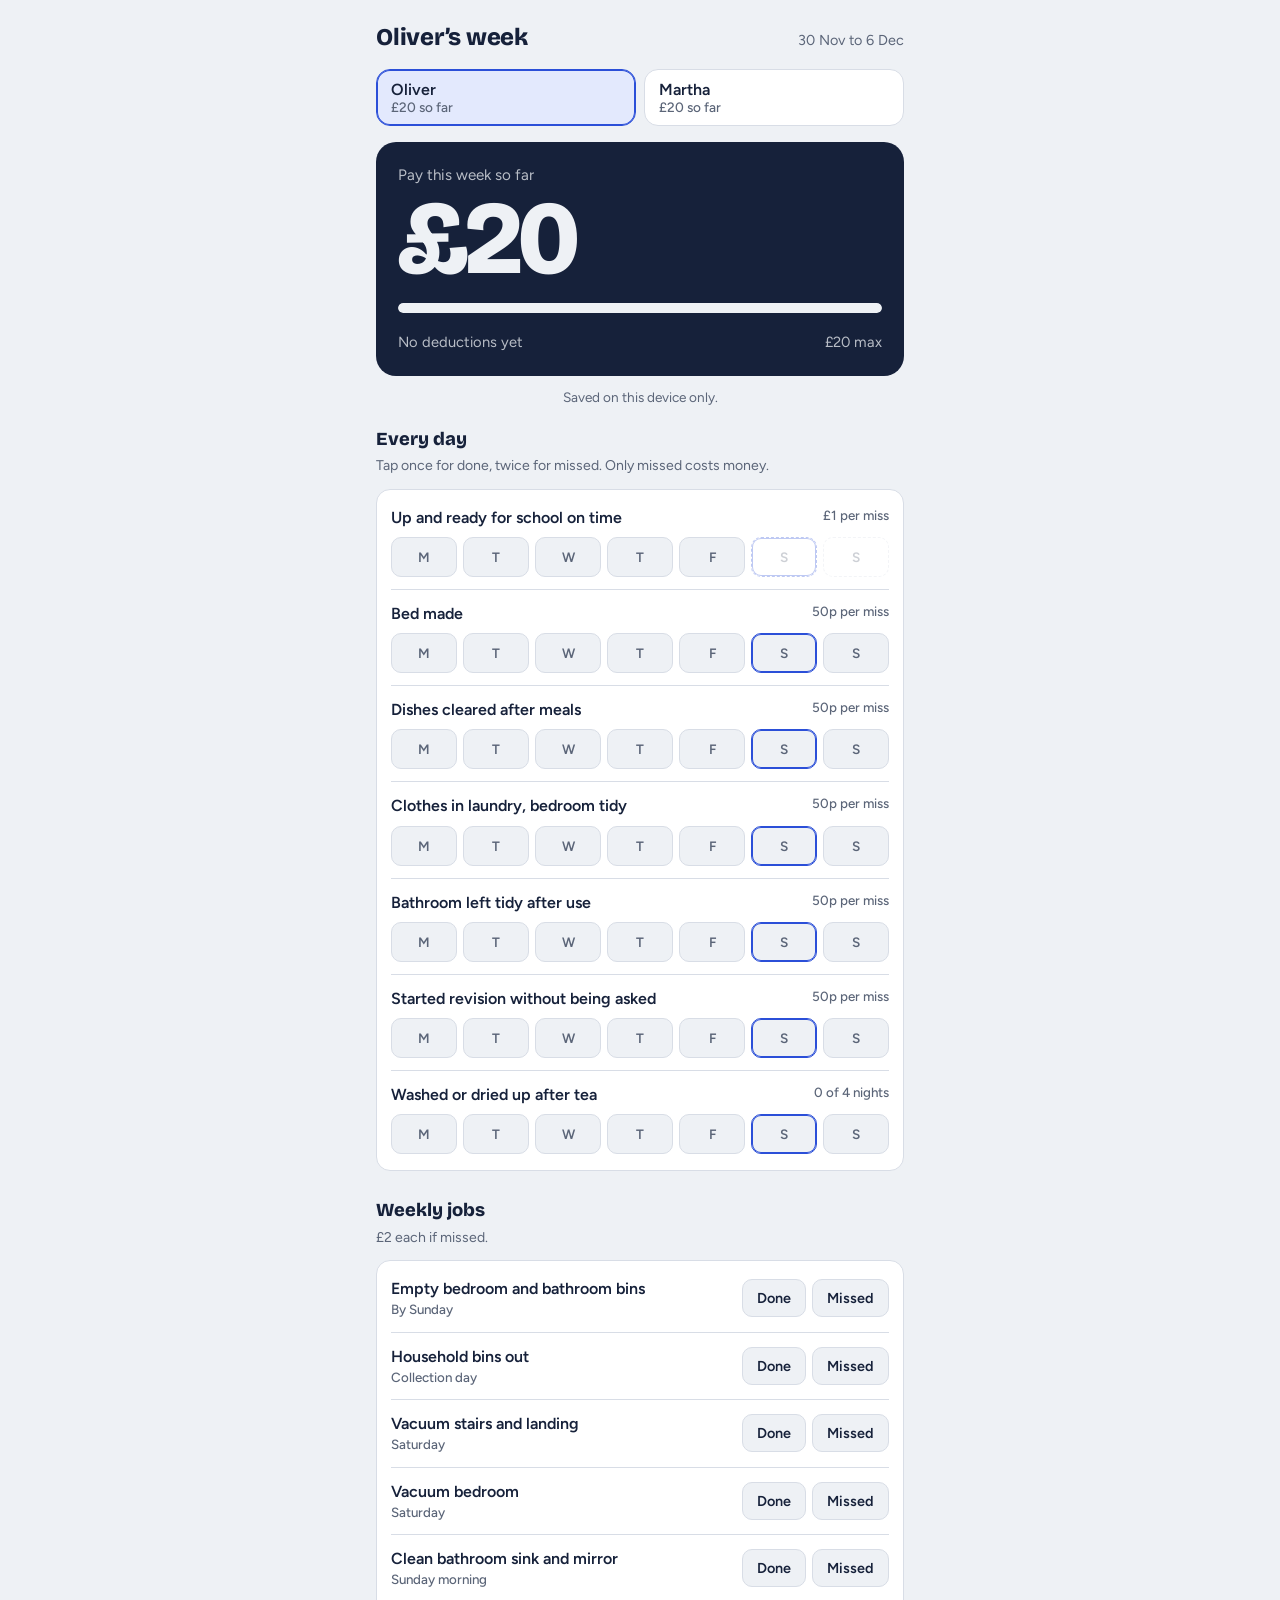
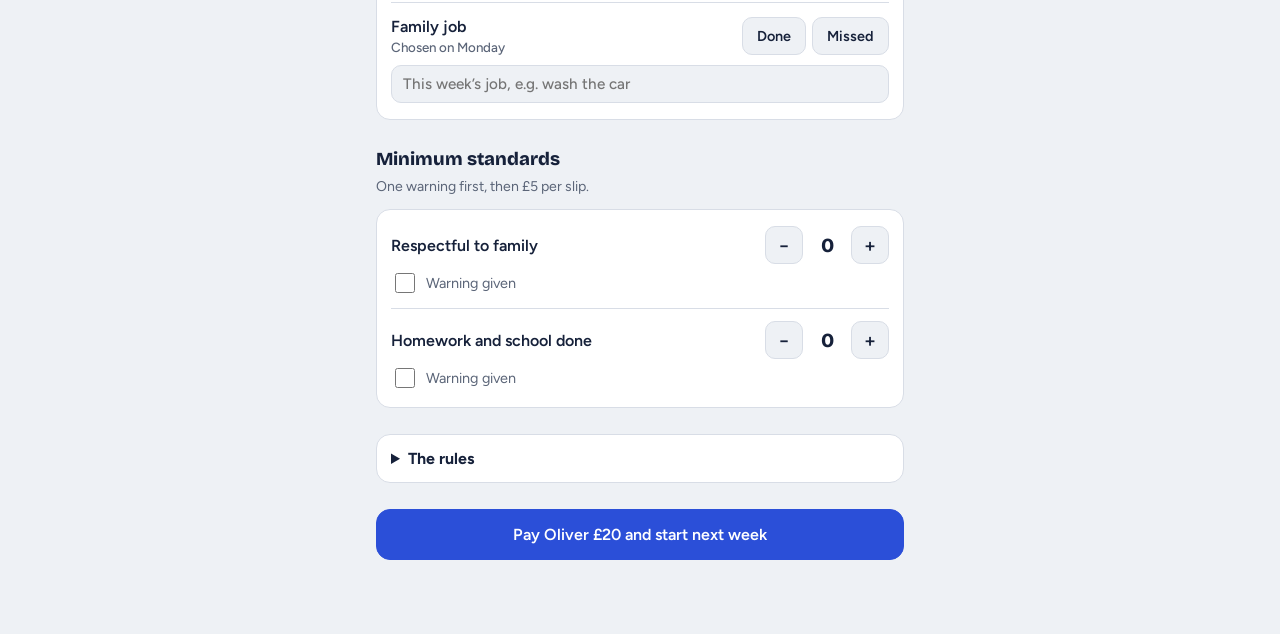
==== jobs/index.html @ 01b06c6d "Add Family Jobs Tracker for Oliver and Martha Standalone home-screen app at /jobs/ with a tab per ch" ====
<!doctype html>
<html lang="en-GB">
<head>
<meta charset="utf-8">
<meta name="viewport" content="width=device-width, initial-scale=1, viewport-fit=cover">
<title>Family Jobs Tracker</title>
<link rel="manifest" href="manifest.json">
<link rel="icon" type="image/svg+xml" href="icon.svg">
<link rel="apple-touch-icon" href="icon.svg">
<meta name="apple-mobile-web-app-capable" content="yes">
<meta name="apple-mobile-web-app-title" content="Jobs">
<meta name="theme-color" content="#EEF1F5" media="(prefers-color-scheme: light)">
<meta name="theme-color" content="#0F1522" media="(prefers-color-scheme: dark)">
<link rel="preconnect" href="https://fonts.googleapis.com">
<link rel="preconnect" href="https://fonts.gstatic.com" crossorigin>
<link href="https://fonts.googleapis.com/css2?family=Bricolage+Grotesque:opsz,wght@12..96,500;12..96,800&family=Figtree:wght@400;500;600;700&display=swap" rel="stylesheet">
<style>
:root{--bg:#EEF1F5;--surface:#FFFFFF;--ink:#16213A;--muted:#5B6578;--line:#D8DDE6;--good:#17845A;--good-soft:#DDF2E8;--bad:#C93636;--bad-soft:#F8E1E1;--accent:#2B4FD8;--accent-soft:#E3E9FD;color-scheme:light}
@media (prefers-color-scheme:dark){:root{--bg:#0F1522;--surface:#18202F;--ink:#E8ECF3;--muted:#98A2B5;--line:#2A3446;--good:#3CC48A;--good-soft:#173A2C;--bad:#F06A6A;--bad-soft:#3D1F22;--accent:#8EA4FF;--accent-soft:#222C4D;color-scheme:dark}}
*,*::before,*::after{box-sizing:border-box}
body{margin:0;background:var(--bg);color:var(--ink);font-family:Figtree,system-ui,-apple-system,"Segoe UI",sans-serif;font-size:16px;line-height:1.45;-webkit-font-smoothing:antialiased;padding:env(safe-area-inset-top,0px) 0 env(safe-area-inset-bottom,0px)}
main{max-width:560px;margin:0 auto;padding:20px 16px 48px}
h1,h2,.num{font-family:"Bricolage Grotesque",Figtree,system-ui,sans-serif}
header{display:flex;justify-content:space-between;align-items:baseline;gap:12px;margin-bottom:14px}
h1{font-size:1.5rem;font-weight:800;margin:0;letter-spacing:-.01em}
.wk{color:var(--muted);font-size:.9rem}
.kids{display:grid;grid-template-columns:1fr 1fr;gap:8px;margin-bottom:16px}
.kids button{appearance:none;border:1px solid var(--line);background:var(--surface);color:var(--ink);border-radius:14px;padding:10px 14px;text-align:left;cursor:pointer;font:600 1rem Figtree,system-ui,sans-serif}
.kids button small{display:block;font-weight:500;color:var(--muted);font-size:.85rem}
.kids button.on{background:var(--accent-soft);border-color:var(--accent);box-shadow:inset 0 0 0 1px var(--accent)}
.slip{background:var(--ink);color:var(--bg);border-radius:20px;padding:22px 22px 18px;margin-bottom:22px}
.slip .lbl{font-size:.95rem;opacity:.75}
.slip .num{font-size:clamp(4.2rem,22vw,6.5rem);font-weight:800;line-height:.95;letter-spacing:-.04em;margin:4px 0 14px}
.bar{height:10px;border-radius:5px;background:color-mix(in srgb,var(--bg) 22%,transparent);overflow:hidden}
.bar i{display:block;height:100%;background:var(--bg);border-radius:5px;transition:width .3s ease}
.lines{margin:14px 0 0;padding:0;list-style:none;font-size:.92rem}
.lines li{display:flex;justify-content:space-between;padding:5px 0;border-top:1px dashed color-mix(in srgb,var(--bg) 30%,transparent)}
.lines li:first-child{border-top:0}
.lines .none{opacity:.75}
section{margin-bottom:26px}
h2{font-size:1.15rem;font-weight:800;margin:0 0 4px}
.sub{color:var(--muted);font-size:.88rem;margin:0 0 12px}
.card{background:var(--surface);border:1px solid var(--line);border-radius:14px;padding:4px 14px}
.row{padding:12px 0;border-top:1px solid var(--line)}
.row:first-child{border-top:0}
.rname{display:flex;justify-content:space-between;gap:10px;font-weight:600;margin-bottom:8px}
.rname small{font-weight:500;color:var(--muted);white-space:nowrap}
.days{display:grid;grid-template-columns:repeat(7,1fr);gap:6px}
.days button{appearance:none;border:1px solid var(--line);background:var(--bg);color:var(--muted);height:40px;border-radius:10px;font:600 .85rem Figtree,system-ui,sans-serif;cursor:pointer;padding:0}
.days button.today{border-color:var(--accent);box-shadow:inset 0 0 0 1px var(--accent)}
.days button.s1{background:var(--good-soft);color:var(--good);border-color:var(--good)}
.days button.s2{background:var(--bad-soft);color:var(--bad);border-color:var(--bad)}
.days button:disabled{opacity:.3;cursor:default;background:transparent;border-style:dashed}
.seg{display:flex;gap:6px}
.seg button,.btn{appearance:none;border:1px solid var(--line);background:var(--bg);color:var(--ink);border-radius:10px;padding:9px 14px;font:600 .9rem Figtree,system-ui,sans-serif;cursor:pointer}
.seg button.on1{background:var(--good);border-color:var(--good);color:#fff}
.seg button.on2{background:var(--bad);border-color:var(--bad);color:#fff}
.wrow{display:flex;justify-content:space-between;align-items:center;gap:10px}
.wrow .t{font-weight:600}
.wrow .t small{display:block;font-weight:500;color:var(--muted)}
input[type=text]{width:100%;margin-top:8px;padding:9px 11px;border:1px solid var(--line);border-radius:10px;background:var(--bg);color:var(--ink);font:500 .95rem Figtree,system-ui,sans-serif}
.step{display:flex;align-items:center;gap:8px}
.step button{width:38px;height:38px;padding:0;font-size:1.2rem}
.step .num{min-width:1.6em;text-align:center;font-size:1.25rem;font-weight:800}
.warn{display:flex;align-items:center;gap:8px;font-size:.9rem;color:var(--muted);margin-top:6px}
.warn input{width:20px;height:20px;accent-color:var(--accent)}
details{background:var(--surface);border:1px solid var(--line);border-radius:14px;padding:12px 14px}
summary{font-weight:700;cursor:pointer}
details ul{margin:10px 0 0;padding-left:18px;color:var(--muted);font-size:.92rem}
details li{margin:4px 0}
.pay{width:100%;padding:15px;font-size:1rem;background:var(--accent);border-color:var(--accent);color:#fff;border-radius:14px}
.pay.confirm{background:var(--good);border-color:var(--good)}
.hist{list-style:none;padding:0;margin:12px 0 0;font-size:.92rem}
.hist li{display:flex;justify-content:space-between;padding:6px 0;border-top:1px solid var(--line);color:var(--muted)}
.hist li b{color:var(--ink)}
.note{font-size:.85rem;color:var(--muted);text-align:center;margin:-10px 0 18px}
button:focus-visible,input:focus-visible,summary:focus-visible{outline:2px solid var(--accent);outline-offset:2px}
@media (prefers-reduced-motion:reduce){.bar i{transition:none}}
</style>
</head>
<body>
<main id="root"></main>
<script>
(function(){
var KEY='family-jobs-v1',MAX=20;
var KIDS=[{k:'oliver',name:'Oliver'},{k:'martha',name:'Martha'}];
var DAILY=[
 {k:'up',name:'Up and ready for school on time',cost:1,note:'£1 per miss',days:[0,1,2,3,4]},
 {k:'bed',name:'Bed made',cost:.5,note:'50p per miss'},
 {k:'dishes',name:'Dishes cleared after meals',cost:.5,note:'50p per miss'},
 {k:'tidy',name:'Clothes in laundry, bedroom tidy',cost:.5,note:'50p per miss'},
 {k:'bath',name:'Bathroom left tidy after use',cost:.5,note:'50p per miss'},
 {k:'revise',name:'Started revision without being asked',cost:.5,note:'50p per miss'}
];
var WEEKLY=[
 {k:'binsIn',name:'Empty bedroom and bathroom bins',when:'By Sunday'},
 {k:'binsOut',name:'Household bins out',when:'Collection day'},
 {k:'stairs',name:'Vacuum stairs and landing',when:'Saturday'},
 {k:'vacBed',name:'Vacuum bedroom',when:'Saturday'},
 {k:'bathroom',name:'Clean bathroom sink and mirror',when:'Sunday morning'},
 {k:'family',name:'Family job',when:'Chosen on Monday'}
];
var STANDARDS=[{k:'respect',name:'Respectful to family'},{k:'homework',name:'Homework and school done'}];
var DAYN=['Mon','Tue','Wed','Thu','Fri','Sat','Sun'];
var state=load(),payArmed=false,saveFailed=false;
var root=document.getElementById('root');

function blankWeek(ws){var d={};DAILY.concat([{k:'wash'}]).forEach(function(t){d[t.k]=[0,0,0,0,0,0,0]});var w={};WEEKLY.forEach(function(t){w[t.k]=0});var s={};STANDARDS.forEach(function(t){s[t.k]={w:false,n:0}});return {weekStart:ws,daily:d,weekly:w,familyJob:'',standards:s}}
function normaliseKid(st){st=st||{};var b=blankWeek(st.week&&st.week.weekStart||mondayOf(new Date()));var w=st.week||{};['daily','weekly','standards'].forEach(function(k){if(w[k])for(var x in b[k])if(w[k][x]!==undefined)b[k][x]=w[k][x]});if(w.familyJob)b.familyJob=w.familyJob;return {week:b,history:st.history||[]}}
function load(){var raw={};try{raw=JSON.parse(localStorage.getItem(KEY))||{}}catch(e){}var st={active:raw.active,kids:{}};
 KIDS.forEach(function(c){st.kids[c.k]=normaliseKid(raw.kids&&raw.kids[c.k])});
 if(!st.kids[st.active])st.active=KIDS[0].k;return st}
function persist(){try{localStorage.setItem(KEY,JSON.stringify(state));saveFailed=false}catch(e){saveFailed=true}}
function iso(d){return d.getFullYear()+'-'+String(d.getMonth()+1).padStart(2,'0')+'-'+String(d.getDate()).padStart(2,'0')}
function mondayOf(d){var x=new Date(d.getFullYear(),d.getMonth(),d.getDate());x.setDate(x.getDate()-((x.getDay()+6)%7));return iso(x)}
function parse(s){var p=s.split('-');return new Date(+p[0],p[1]-1,+p[2])}
function fmtDate(s){return parse(s).toLocaleDateString('en-GB',{day:'numeric',month:'short'})}
function money(n){return '£'+(Math.round(n*100)%100?n.toFixed(2):String(Math.round(n)))}
function esc(s){return String(s).replace(/[&<>"]/g,function(c){return {'&':'&amp;','<':'&lt;','>':'&gt;','"':'&quot;'}[c]})}
function kid(){return state.kids[state.active]}
function kidName(){return KIDS.filter(function(c){return c.k===state.active})[0].name}
function todayIdx(w){var ws=parse(w.weekStart),t=new Date();t=new Date(t.getFullYear(),t.getMonth(),t.getDate());var i=Math.round((t-ws)/864e5);return i>=0&&i<7?i:-1}

function calc(w){var lines=[];
 DAILY.forEach(function(t){var m=w.daily[t.k].filter(function(v,i){return v===2&&(!t.days||t.days.indexOf(i)>-1)}).length;if(m)lines.push([t.name+' ×'+m,m*t.cost])});
 var wd=w.daily.wash,done=wd.filter(function(v){return v===1}).length,open=wd.filter(function(v){return v===0}).length;
 if(done+open<4)lines.push(['Washing up, under 4 nights',2]);
 WEEKLY.forEach(function(t){if(w.weekly[t.k]===2)lines.push([t.name,2])});
 STANDARDS.forEach(function(t){var n=w.standards[t.k].n;if(n)lines.push([t.name+' ×'+n,n*5])});
 var lost=lines.reduce(function(a,l){return a+l[1]},0);return {lines:lines,total:Math.max(0,MAX-lost),washDone:done}}

function render(){var w=kid().week,c=calc(w),ti=todayIdx(w),name=kidName(),h='';
 var end=parse(w.weekStart);end.setDate(end.getDate()+6);
 h+='<header><h1>'+name+'’s week</h1><span class="wk">'+fmtDate(w.weekStart)+' to '+fmtDate(iso(end))+'</span></header>';
 h+='<div class="kids" role="tablist">'+KIDS.map(function(k){var on=k.k===state.active;return '<button role="tab" data-act="kid" data-k="'+k.k+'" class="'+(on?'on':'')+'" aria-selected="'+on+'">'+k.name+'<small>'+money(calc(state.kids[k.k].week).total)+' so far</small></button>'}).join('')+'</div>';
 h+='<div class="slip"><div class="lbl">Pay this week so far</div><div class="num">'+money(c.total)+'</div><div class="bar"><i style="width:'+(c.total/MAX*100)+'%"></i></div><ul class="lines">'+(c.lines.length?c.lines.map(function(l){return '<li><span>'+esc(l[0])+'</span><span>−'+money(l[1])+'</span></li>'}).join(''):'<li class="none"><span>No deductions yet</span><span>'+money(MAX)+' max</span></li>')+'</ul></div>';
 h+='<p class="note">'+(saveFailed?'Couldn’t save on this device. Check private browsing is off.':'Saved on this device only.')+'</p>';
 h+='<section><h2>Every day</h2><p class="sub">Tap once for done, twice for missed. Only missed costs money.</p><div class="card">';
 DAILY.concat([{k:'wash',name:'Washed or dried up after tea',note:c.washDone+' of 4 nights'}]).forEach(function(t){h+='<div class="row"><div class="rname"><span>'+t.name+'</span><small>'+t.note+'</small></div><div class="days">';
  for(var i=0;i<7;i++){var off=t.days&&t.days.indexOf(i)<0,v=w.daily[t.k][i];h+='<button data-act="day" data-k="'+t.k+'" data-i="'+i+'" class="'+(v?'s'+v:'')+(i===ti?' today':'')+'"'+(off?' disabled':'')+' aria-label="'+t.name+', '+DAYN[i]+': '+(v===1?'done':v===2?'missed':'not marked')+'">'+(v===1?'✓':v===2?'✗':DAYN[i].charAt(0))+'</button>'}
  h+='</div></div>'});
 h+='</div></section><section><h2>Weekly jobs</h2><p class="sub">£2 each if missed.</p><div class="card">';
 WEEKLY.forEach(function(t){var v=w.weekly[t.k];h+='<div class="row"><div class="wrow"><div class="t">'+t.name+'<small>'+t.when+'</small></div><div class="seg"><button data-act="wk" data-k="'+t.k+'" data-v="1" class="'+(v===1?'on1':'')+'" aria-pressed="'+(v===1)+'">Done</button><button data-act="wk" data-k="'+t.k+'" data-v="2" class="'+(v===2?'on2':'')+'" aria-pressed="'+(v===2)+'">Missed</button></div></div>'+(t.k==='family'?'<input type="text" data-act="fam" placeholder="This week’s job, e.g. wash the car" value="'+esc(w.familyJob)+'">':'')+'</div>'});
 h+='</div></section><section><h2>Minimum standards</h2><p class="sub">One warning first, then £5 per slip.</p><div class="card">';
 STANDARDS.forEach(function(t){var s=w.standards[t.k];h+='<div class="row"><div class="wrow"><div class="t">'+t.name+'</div><div class="step"><button class="btn" data-act="slip" data-k="'+t.k+'" data-d="-1" aria-label="Remove slip">−</button><span class="num">'+s.n+'</span><button class="btn" data-act="slip" data-k="'+t.k+'" data-d="1" aria-label="Add slip">+</button></div></div><label class="warn"><input type="checkbox" data-act="warn" data-k="'+t.k+'"'+(s.w?' checked':'')+'> Warning given</label></div>'});
 h+='</div></section><section><details><summary>The rules</summary><ul><li>Starts at £20 every Monday. Can’t go below £0.</li><li>A job done after one reminder still counts. Done only after nagging, it doesn’t.</li><li>Washing or drying up: at least 4 nights, or £2 off.</li><li>Minimum standards: one warning, then £5 per slip. Anything serious is Mum or Dad’s call, up to the full £20.</li><li>Mum or Dad settles the total on Sunday, then pays.</li></ul></details></section>';
 h+='<section><button class="btn pay'+(payArmed?' confirm':'')+'" data-act="pay">'+(payArmed?'Tap again to pay '+name+' '+money(c.total)+' and start next week':'Pay '+name+' '+money(c.total)+' and start next week')+'</button></section>';
 var hist=kid().history;
 if(hist.length){h+='<section><h2>Paid so far</h2><ul class="hist">'+hist.slice(-8).reverse().map(function(x){return '<li><span>Week of '+fmtDate(x.weekStart)+'</span><b>'+money(x.total)+'</b></li>'}).join('')+'</ul></section>'}
 root.innerHTML=h;document.title=name+'’s Jobs'}

function change(fn){fn();payArmed=false;persist();render()}

root.addEventListener('click',function(e){var b=e.target.closest('[data-act]');if(!b||b.disabled)return;var a=b.dataset.act,k=b.dataset.k,w=kid().week;
 if(a==='kid'){if(k!==state.active)change(function(){state.active=k;window.scrollTo(0,0)})}
 else if(a==='day')change(function(){var i=+b.dataset.i;w.daily[k][i]=(w.daily[k][i]+1)%3});
 else if(a==='wk')change(function(){var v=+b.dataset.v;w.weekly[k]=w.weekly[k]===v?0:v});
 else if(a==='slip')change(function(){w.standards[k].n=Math.max(0,Math.min(4,w.standards[k].n+ +b.dataset.d))});
 else if(a==='warn')change(function(){w.standards[k].w=b.checked});
 else if(a==='pay'){if(!payArmed){payArmed=true;render();setTimeout(function(){if(payArmed){payArmed=false;render()}},5000);return}
  change(function(){var c=kid(),t=calc(w).total,cur=mondayOf(new Date()),next=cur>w.weekStart?cur:(function(){var d=parse(w.weekStart);d.setDate(d.getDate()+7);return iso(d)})();c.history.push({weekStart:w.weekStart,total:t});c.week=blankWeek(next)})}});
root.addEventListener('change',function(e){var t=e.target;if(t.dataset.act==='fam')change(function(){kid().week.familyJob=t.value.slice(0,80)})});

render();
if('serviceWorker' in navigator)window.addEventListener('load',function(){navigator.serviceWorker.register('sw.js',{scope:'./'}).catch(function(){})});
})();
</script>
</body>
</html>
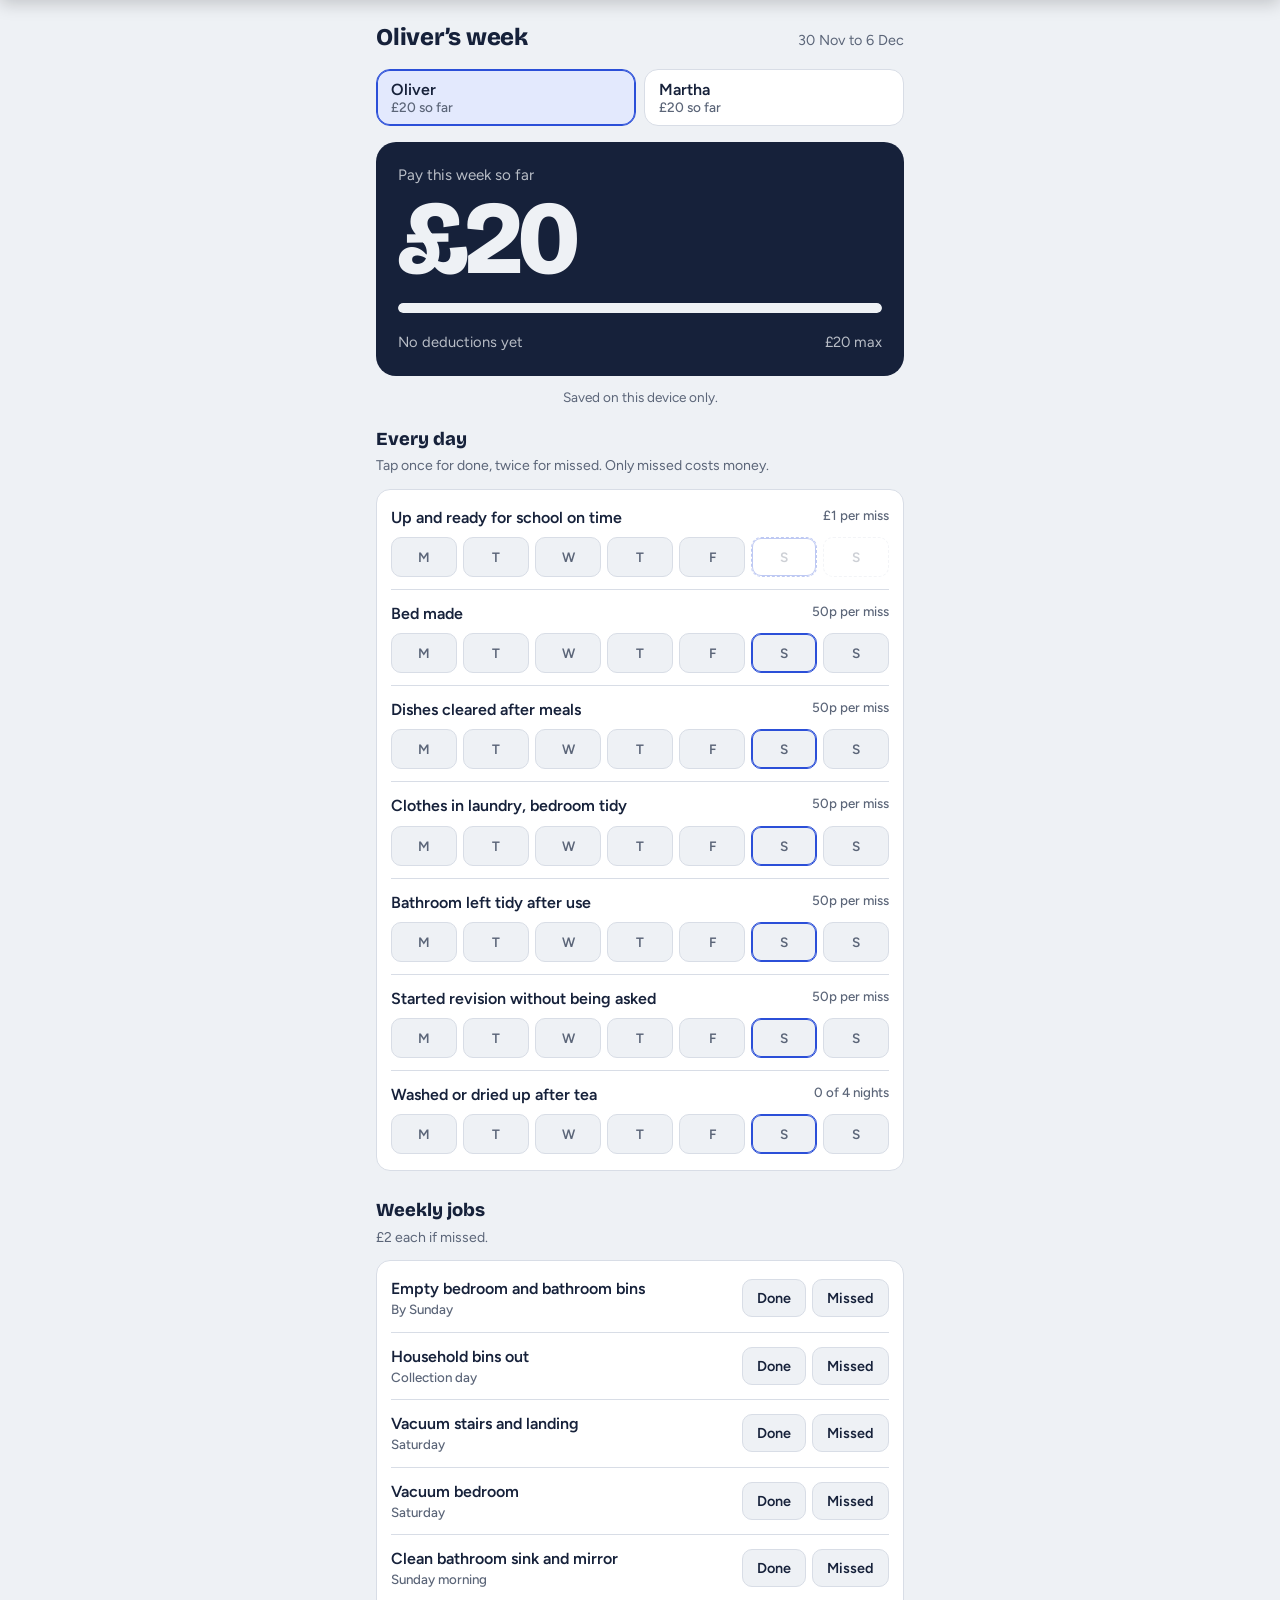
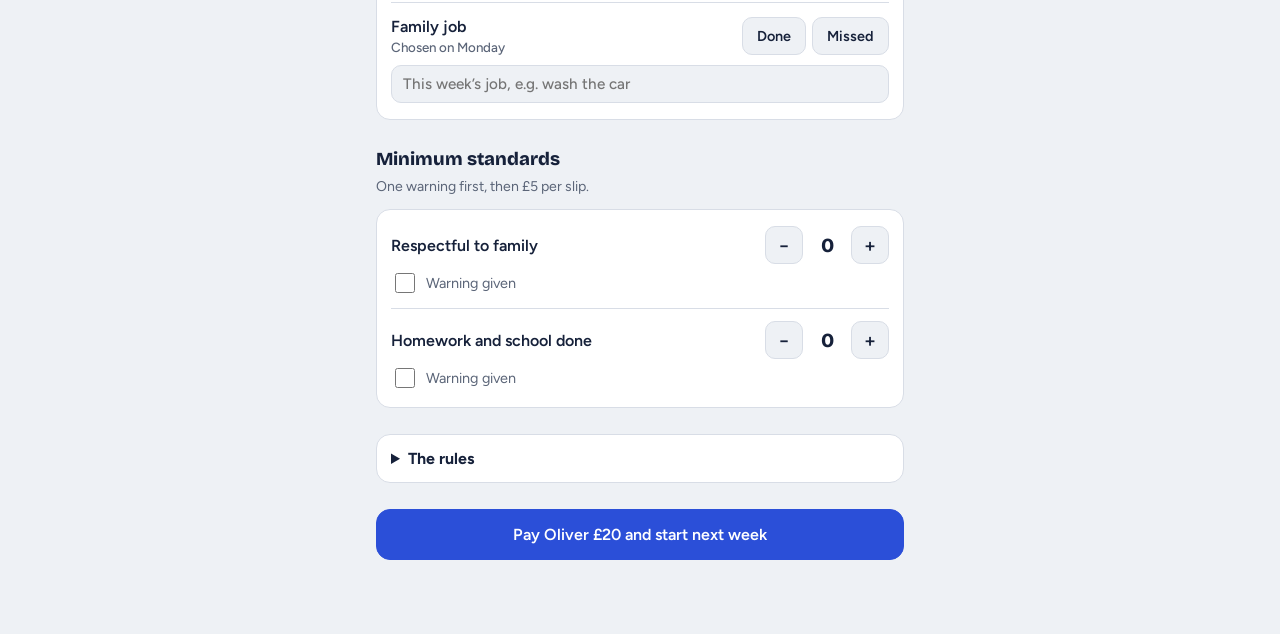
==== commit 21bae6b1: "Pin a compact pay bar to the top of the Jobs tracker Once the big pay card scrolls out of view, a sl" ====
--- a/jobs/index.html
+++ b/jobs/index.html
@@ -73,12 +73,20 @@
 .hist{list-style:none;padding:0;margin:12px 0 0;font-size:.92rem}
 .hist li{display:flex;justify-content:space-between;padding:6px 0;border-top:1px solid var(--line);color:var(--muted)}
 .hist li b{color:var(--ink)}
+.mini{position:fixed;top:0;left:0;right:0;z-index:10;background:var(--ink);color:var(--bg);padding:calc(10px + env(safe-area-inset-top,0px)) 16px 12px;transform:translateY(-100%);transition:transform .2s ease;box-shadow:0 4px 16px rgba(0,0,0,.18)}
+.mini.show{transform:none}
+.mini .in{max-width:528px;margin:0 auto}
+.mini .top{display:flex;justify-content:space-between;align-items:baseline;margin-bottom:8px;font-weight:600}
+.mini .num{font-size:1.9rem;font-weight:800;letter-spacing:-.02em;line-height:1}
+.drop{animation:drop .6s ease}
+@keyframes drop{0%{color:var(--bad)}100%{color:inherit}}
 .note{font-size:.85rem;color:var(--muted);text-align:center;margin:-10px 0 18px}
 button:focus-visible,input:focus-visible,summary:focus-visible{outline:2px solid var(--accent);outline-offset:2px}
-@media (prefers-reduced-motion:reduce){.bar i{transition:none}}
+@media (prefers-reduced-motion:reduce){.bar i,.mini{transition:none}.drop{animation:none}}
 </style>
 </head>
 <body>
+<div class="mini" id="mini" aria-hidden="true"><div class="in"><div class="top"><span id="miniName"></span><span class="num" id="miniNum"></span></div><div class="bar"><i id="miniBar"></i></div></div></div>
 <main id="root"></main>
 <script>
 (function(){
@@ -147,7 +155,15 @@
  h+='<section><button class="btn pay'+(payArmed?' confirm':'')+'" data-act="pay">'+(payArmed?'Tap again to pay '+name+' '+money(c.total)+' and start next week':'Pay '+name+' '+money(c.total)+' and start next week')+'</button></section>';
  var hist=kid().history;
  if(hist.length){h+='<section><h2>Paid so far</h2><ul class="hist">'+hist.slice(-8).reverse().map(function(x){return '<li><span>Week of '+fmtDate(x.weekStart)+'</span><b>'+money(x.total)+'</b></li>'}).join('')+'</ul></section>'}
- root.innerHTML=h;document.title=name+'’s Jobs'}
+ root.innerHTML=h;document.title=name+'’s Jobs';
+ var mn=document.getElementById('miniNum'),dropped=lastKid===state.active&&lastTotal!==null&&c.total<lastTotal;
+ document.getElementById('miniName').textContent=name+'’s pay this week';
+ mn.textContent=money(c.total);document.getElementById('miniBar').style.width=(c.total/MAX*100)+'%';
+ if(dropped){[mn,root.querySelector('.slip .num')].forEach(function(el){el.classList.remove('drop');void el.offsetWidth;el.classList.add('drop')})}
+ lastTotal=c.total;lastKid=state.active;
+ if(slipObs){slipObs.disconnect();slipObs.observe(root.querySelector('.slip'))}}
+var lastTotal=null,lastKid=null,mini=document.getElementById('mini');
+var slipObs='IntersectionObserver' in window?new IntersectionObserver(function(es){mini.classList.toggle('show',!es[0].isIntersecting&&es[0].boundingClientRect.top<0)}):null;
 
 function change(fn){fn();payArmed=false;persist();render()}
 
